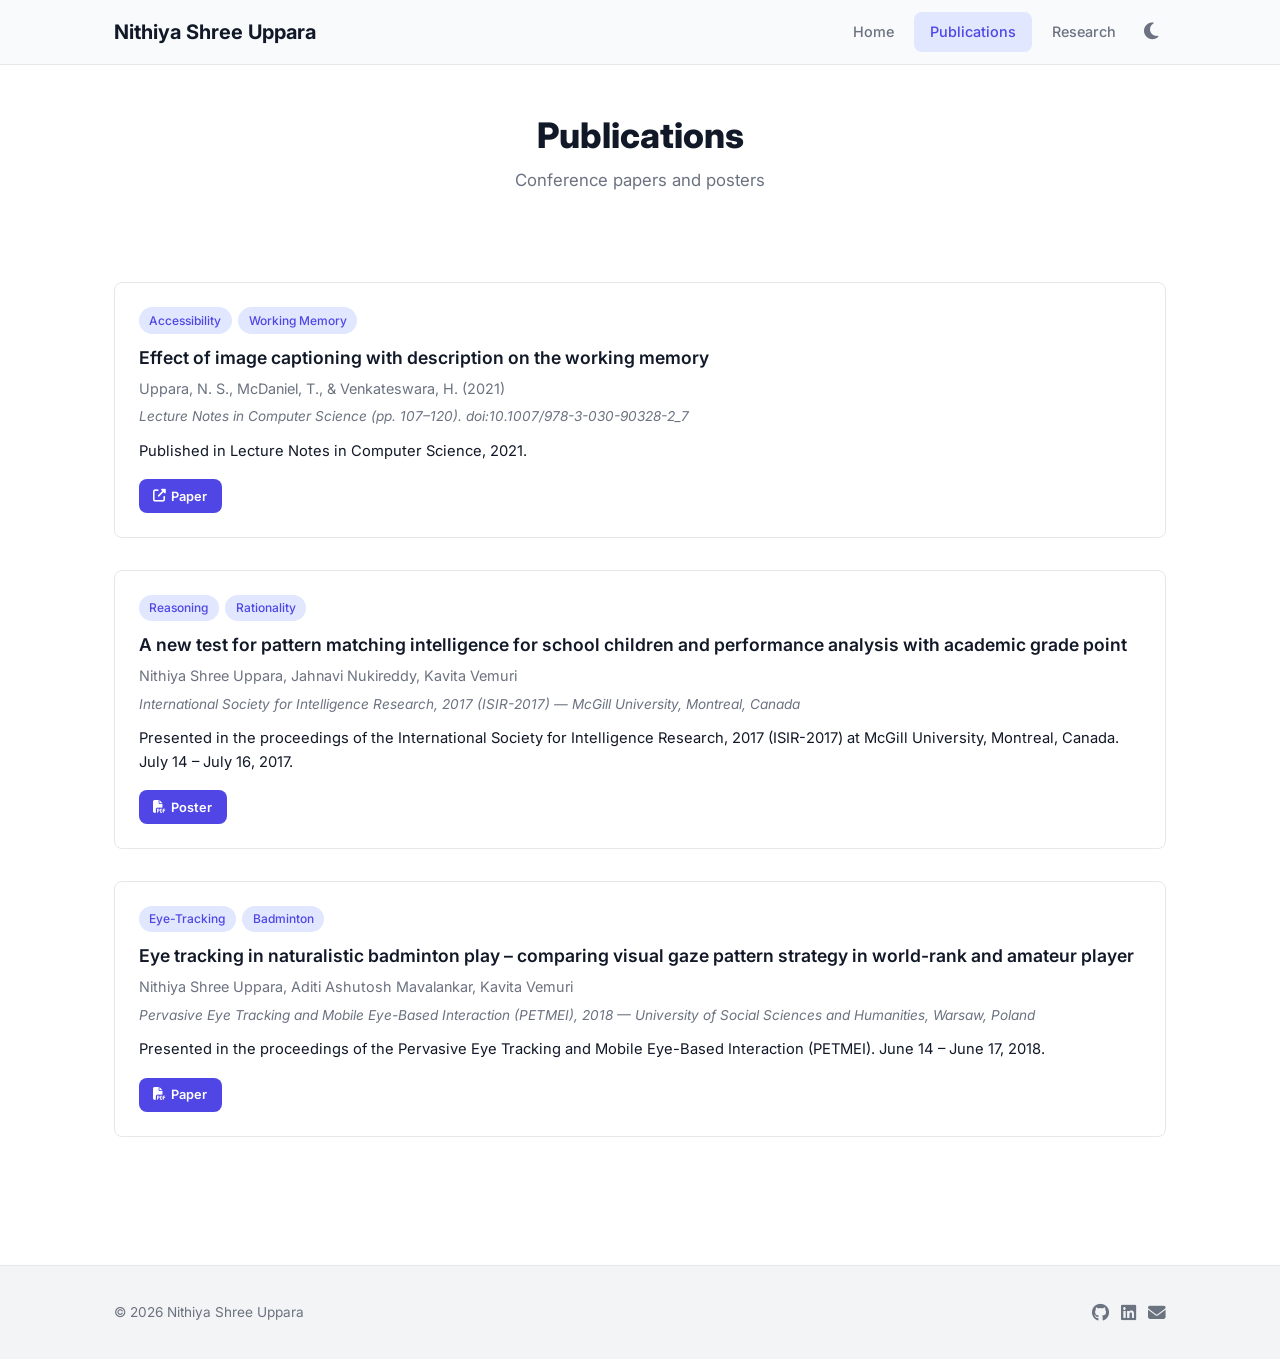
==== publications.html @ 1c6aea5b "Updating the personal website on a new template." ====
<!DOCTYPE html>
<html lang="en">
<head>
    <meta charset="UTF-8">
    <meta name="viewport" content="width=device-width, initial-scale=1.0">
    <meta name="description" content="Publications - Nithiya Shree Uppara">
    <meta name="author" content="Nithiya Shree Uppara">
    <title>Publications | Nithiya Shree Uppara</title>
    <link rel="icon" href="assets/images/Nithiya.jpg" type="image/x-icon">
    <link rel="preconnect" href="https://fonts.googleapis.com">
    <link rel="preconnect" href="https://fonts.gstatic.com" crossorigin>
    <link href="https://fonts.googleapis.com/css2?family=Inter:wght@300;400;500;600;700;800&display=swap" rel="stylesheet">
    <link rel="stylesheet" href="https://cdnjs.cloudflare.com/ajax/libs/font-awesome/6.4.0/css/all.min.css">
    <link rel="stylesheet" href="assets/css/styles.css">
</head>
<body>

    <!-- Navbar -->
    <nav class="navbar">
        <div class="container">
            <a href="index.html" class="nav-brand">Nithiya Shree Uppara</a>
            <button class="nav-toggle" aria-label="Toggle menu">
                <i class="fas fa-bars"></i>
            </button>
            <ul class="nav-links">
                <li><a href="index.html">Home</a></li>
                <li><a href="publications.html" class="active">Publications</a></li>
                <li><a href="research.html">Research</a></li>
                <li>
                    <button class="theme-toggle" aria-label="Toggle dark mode">
                        <i class="fas fa-moon"></i>
                    </button>
                </li>
            </ul>
        </div>
    </nav>

    <!-- Page Header -->
    <section class="page-header">
        <div class="container">
            <h1>Publications</h1>
            <p>Conference papers and posters</p>
        </div>
    </section>

    <!-- Publications List -->
    <section>
        <div class="container">
            <div class="pub-list">

                <div class="pub-card">
                    <div class="pub-tags">
                        <span>Accessibility</span>
                        <span>Working Memory</span>
                    </div>
                    <div class="pub-title">Effect of image captioning with description on the working memory</div>
                    <div class="pub-authors">Uppara, N. S., McDaniel, T., &amp; Venkateswara, H. (2021)</div>
                    <div class="pub-venue">Lecture Notes in Computer Science (pp. 107&ndash;120). doi:10.1007/978-3-030-90328-2_7</div>
                    <div class="pub-abstract">
                        Published in Lecture Notes in Computer Science, 2021.
                    </div>
                    <div class="pub-links">
                        <a href="https://doi.org/10.1007/978-3-030-90328-2_7" target="_blank" rel="noopener noreferrer" class="pub-link-btn">
                            <i class="fas fa-external-link-alt"></i> Paper
                        </a>
                    </div>
                </div>

                <div class="pub-card">
                    <div class="pub-tags">
                        <span>Reasoning</span>
                        <span>Rationality</span>
                    </div>
                    <div class="pub-title">A new test for pattern matching intelligence for school children and performance analysis with academic grade point</div>
                    <div class="pub-authors">Nithiya Shree Uppara, Jahnavi Nukireddy, Kavita Vemuri</div>
                    <div class="pub-venue">International Society for Intelligence Research, 2017 (ISIR-2017) &mdash; McGill University, Montreal, Canada</div>
                    <div class="pub-abstract">
                        Presented in the proceedings of the International Society for Intelligence Research, 2017 (ISIR-2017) at McGill University, Montreal, Canada. July 14 &ndash; July 16, 2017.
                    </div>
                    <div class="pub-links">
                        <a href="assets/pdf/ISIR-2017.pdf" target="_blank" rel="noopener noreferrer" class="pub-link-btn">
                            <i class="fas fa-file-pdf"></i> Poster
                        </a>
                    </div>
                </div>

                <div class="pub-card">
                    <div class="pub-tags">
                        <span>Eye-Tracking</span>
                        <span>Badminton</span>
                    </div>
                    <div class="pub-title">Eye tracking in naturalistic badminton play &ndash; comparing visual gaze pattern strategy in world-rank and amateur player</div>
                    <div class="pub-authors">Nithiya Shree Uppara, Aditi Ashutosh Mavalankar, Kavita Vemuri</div>
                    <div class="pub-venue">Pervasive Eye Tracking and Mobile Eye-Based Interaction (PETMEI), 2018 &mdash; University of Social Sciences and Humanities, Warsaw, Poland</div>
                    <div class="pub-abstract">
                        Presented in the proceedings of the Pervasive Eye Tracking and Mobile Eye-Based Interaction (PETMEI). June 14 &ndash; June 17, 2018.
                    </div>
                    <div class="pub-links">
                        <a href="assets/pdf/PETMEI-Paper.pdf" target="_blank" rel="noopener noreferrer" class="pub-link-btn">
                            <i class="fas fa-file-pdf"></i> Paper
                        </a>
                    </div>
                </div>

            </div>
        </div>
    </section>

    <!-- Footer -->
    <footer class="footer">
        <div class="container">
            <p>&copy; 2026 Nithiya Shree Uppara</p>
            <div class="footer-social">
                <a href="https://github.com/unithiyashree" target="_blank" rel="noopener noreferrer" aria-label="GitHub"><i class="fab fa-github"></i></a>
                <a href="https://www.linkedin.com/in/unithiyashree/" target="_blank" rel="noopener noreferrer" aria-label="LinkedIn"><i class="fab fa-linkedin"></i></a>
                <a href="mailto:unithiya1994@gmail.com" aria-label="Email"><i class="fas fa-envelope"></i></a>
            </div>
        </div>
    </footer>

    <button id="backToTop" class="back-to-top" aria-label="Back to top">
        <i class="fas fa-arrow-up"></i>
    </button>

    <script src="assets/js/scripts.js"></script>
</body>
</html>
---- assets/css/styles.css ----
/* ========== CSS VARIABLES ========== */
:root {
    --color-bg: #ffffff;
    --color-fg: #111827;
    --color-primary: #4f46e5;
    --color-primary-light: #e0e7ff;
    --color-secondary: #6366f1;
    --color-muted: #6b7280;
    --color-border: #e5e7eb;
    --color-card-bg: #ffffff;
    --color-header-bg: #f8fafc;
    --color-footer-bg: #f3f4f6;
    --color-section-alt: #f9fafb;
    --font-sans: 'Inter', -apple-system, BlinkMacSystemFont, 'Segoe UI', Roboto, sans-serif;
    --max-width: 1100px;
    --radius: 0.5rem;
    --spacing-section: 4rem;
}

.dark {
    --color-bg: #111827;
    --color-fg: #f9fafb;
    --color-primary: #818cf8;
    --color-primary-light: #1e1b4b;
    --color-secondary: #a5b4fc;
    --color-muted: #9ca3af;
    --color-border: #374151;
    --color-card-bg: #1f2937;
    --color-header-bg: #1f2937;
    --color-footer-bg: #1f2937;
    --color-section-alt: #1a202c;
}

/* ========== RESET & BASE ========== */
*, *::before, *::after {
    margin: 0;
    padding: 0;
    box-sizing: border-box;
}

html {
    scroll-behavior: smooth;
}

body {
    font-family: var(--font-sans);
    font-size: 1rem;
    line-height: 1.65;
    color: var(--color-fg);
    background-color: var(--color-bg);
    transition: background-color 0.3s, color 0.3s;
}

a {
    color: var(--color-primary);
    text-decoration: none;
    transition: color 0.2s;
}

a:hover {
    color: var(--color-secondary);
    text-decoration: underline;
}

img {
    max-width: 100%;
    height: auto;
}

/* ========== TYPOGRAPHY ========== */
h1, h2, h3, h4 {
    font-weight: 700;
    line-height: 1.3;
    color: var(--color-fg);
}

h1 { font-size: 2.4rem; margin-bottom: 0.5rem; }
h2 { font-size: 1.6rem; margin-bottom: 1.2rem; }
h3 { font-size: 1.2rem; margin-bottom: 0.5rem; }

p {
    margin-bottom: 1rem;
    color: var(--color-fg);
}

/* ========== LAYOUT ========== */
.container {
    max-width: var(--max-width);
    margin: 0 auto;
    padding: 0 1.5rem;
}

section {
    padding: var(--spacing-section) 0;
}

.section-alt {
    background-color: var(--color-section-alt);
}

/* ========== NAVBAR ========== */
.navbar {
    position: sticky;
    top: 0;
    z-index: 1000;
    background-color: var(--color-header-bg);
    border-bottom: 1px solid var(--color-border);
    transition: background-color 0.3s;
}

.navbar .container {
    display: flex;
    align-items: center;
    justify-content: space-between;
    height: 64px;
}

.nav-brand {
    font-size: 1.25rem;
    font-weight: 700;
    color: var(--color-fg);
    text-decoration: none;
}

.nav-brand:hover {
    text-decoration: none;
    color: var(--color-primary);
}

.nav-links {
    display: flex;
    align-items: center;
    gap: 0.25rem;
    list-style: none;
}

.nav-links a {
    display: block;
    padding: 0.5rem 1rem;
    color: var(--color-muted);
    font-size: 0.9rem;
    font-weight: 500;
    text-decoration: none;
    border-radius: var(--radius);
    transition: color 0.2s, background-color 0.2s;
}

.nav-links a:hover,
.nav-links a.active {
    color: var(--color-primary);
    background-color: var(--color-primary-light);
    text-decoration: none;
}

.nav-toggle {
    display: none;
    background: none;
    border: none;
    font-size: 1.5rem;
    color: var(--color-fg);
    cursor: pointer;
}

.theme-toggle {
    background: none;
    border: none;
    font-size: 1.2rem;
    cursor: pointer;
    color: var(--color-muted);
    padding: 0.5rem;
    border-radius: var(--radius);
    transition: color 0.2s, background-color 0.2s;
    display: flex;
    align-items: center;
}

.theme-toggle:hover {
    color: var(--color-primary);
    background-color: var(--color-primary-light);
}

/* ========== HERO / BIO ========== */
.hero {
    padding: 3rem 0 2rem;
}

.hero-grid {
    display: grid;
    grid-template-columns: 280px 1fr;
    gap: 3rem;
    align-items: start;
}

.hero-photo-col {
    text-align: center;
}

.hero-photo {
    width: 260px;
    height: 260px;
    border-radius: 50%;
    object-fit: cover;
    border: 4px solid var(--color-border);
}

.hero-name {
    font-size: 2.4rem;
    font-weight: 800;
    margin-bottom: 0.3rem;
}

.hero-role {
    font-size: 1.15rem;
    color: var(--color-muted);
    margin-bottom: 0.3rem;
}

.hero-org {
    font-size: 1rem;
    color: var(--color-muted);
    margin-bottom: 1rem;
}

.hero-org a {
    color: var(--color-primary);
}

.hero-social {
    display: flex;
    gap: 0.75rem;
    margin-bottom: 1.5rem;
}

.hero-social a {
    display: flex;
    align-items: center;
    justify-content: center;
    width: 40px;
    height: 40px;
    border-radius: 50%;
    color: var(--color-muted);
    background-color: var(--color-section-alt);
    font-size: 1.1rem;
    transition: all 0.2s;
    text-decoration: none;
}

.hero-social a:hover {
    color: #fff;
    background-color: var(--color-primary);
    text-decoration: none;
}

.hero-bio {
    font-size: 1.05rem;
    line-height: 1.75;
    margin-bottom: 1.5rem;
}

.btn {
    display: inline-flex;
    align-items: center;
    gap: 0.4rem;
    padding: 0.6rem 1.25rem;
    font-size: 0.9rem;
    font-weight: 600;
    border-radius: var(--radius);
    text-decoration: none;
    transition: all 0.2s;
}

.btn-primary {
    background-color: var(--color-primary);
    color: #fff;
}

.btn-primary:hover {
    opacity: 0.9;
    color: #fff;
    text-decoration: none;
}

/* ========== INTERESTS & EDUCATION (below hero) ========== */
.bio-details {
    display: grid;
    grid-template-columns: 1fr 1fr;
    gap: 3rem;
    margin-top: 2rem;
    padding-top: 2rem;
    border-top: 1px solid var(--color-border);
}

.bio-details h2 {
    font-size: 1.15rem;
    text-transform: uppercase;
    letter-spacing: 0.05em;
    color: var(--color-muted);
    margin-bottom: 1rem;
}

.interests-list {
    list-style: none;
    display: flex;
    flex-wrap: wrap;
    gap: 0.5rem;
}

.interests-list li {
    padding: 0.35rem 0.9rem;
    background-color: var(--color-primary-light);
    color: var(--color-primary);
    border-radius: 2rem;
    font-size: 0.85rem;
    font-weight: 500;
}

.education-list {
    list-style: none;
}

.education-item {
    display: flex;
    gap: 1rem;
    margin-bottom: 1rem;
    align-items: flex-start;
}

.education-icon {
    font-size: 1.2rem;
    color: var(--color-primary);
    margin-top: 0.15rem;
    flex-shrink: 0;
}

.education-item h3 {
    font-size: 0.95rem;
    font-weight: 600;
    margin-bottom: 0.1rem;
}

.education-item p {
    font-size: 0.85rem;
    color: var(--color-muted);
    margin-bottom: 0;
}

/* ========== EXPERIENCE SECTION ========== */
.experience-item {
    display: flex;
    gap: 1.5rem;
    margin-bottom: 2rem;
    align-items: flex-start;
}

.experience-dot {
    width: 12px;
    height: 12px;
    border-radius: 50%;
    background-color: var(--color-primary);
    flex-shrink: 0;
    margin-top: 0.4rem;
}

.experience-content h3 {
    font-size: 1.1rem;
    font-weight: 600;
    margin-bottom: 0.15rem;
}

.experience-content .institute {
    font-size: 0.95rem;
    color: var(--color-primary);
    font-weight: 500;
    margin-bottom: 0.15rem;
}

.experience-content .date {
    font-size: 0.85rem;
    color: var(--color-muted);
    margin-bottom: 0.5rem;
}

.experience-content p {
    font-size: 0.95rem;
    color: var(--color-fg);
    line-height: 1.6;
}

/* ========== PUBLICATION CARDS ========== */
.pub-list {
    display: flex;
    flex-direction: column;
    gap: 2rem;
}

.pub-card {
    padding: 1.5rem;
    background: var(--color-card-bg);
    border: 1px solid var(--color-border);
    border-radius: var(--radius);
    transition: box-shadow 0.2s, transform 0.2s;
}

.pub-card:hover {
    box-shadow: 0 4px 16px rgba(0, 0, 0, 0.08);
    transform: translateY(-2px);
}

.pub-card .pub-title {
    font-size: 1.1rem;
    font-weight: 600;
    color: var(--color-fg);
    margin-bottom: 0.4rem;
    line-height: 1.4;
}

.pub-card .pub-authors {
    font-size: 0.9rem;
    color: var(--color-muted);
    margin-bottom: 0.3rem;
}

.pub-card .pub-venue {
    font-size: 0.85rem;
    color: var(--color-muted);
    font-style: italic;
    margin-bottom: 0.75rem;
}

.pub-card .pub-abstract {
    font-size: 0.92rem;
    line-height: 1.6;
    color: var(--color-fg);
    margin-bottom: 1rem;
}

.pub-card .pub-tags {
    display: flex;
    flex-wrap: wrap;
    gap: 0.4rem;
    margin-bottom: 0.75rem;
}

.pub-card .pub-tags span {
    padding: 0.2rem 0.65rem;
    background-color: var(--color-primary-light);
    color: var(--color-primary);
    border-radius: 2rem;
    font-size: 0.75rem;
    font-weight: 500;
}

.pub-links {
    display: flex;
    flex-wrap: wrap;
    gap: 0.5rem;
}

.pub-link-btn {
    display: inline-flex;
    align-items: center;
    gap: 0.3rem;
    padding: 0.4rem 0.9rem;
    font-size: 0.8rem;
    font-weight: 600;
    border-radius: var(--radius);
    text-decoration: none;
    transition: all 0.2s;
    background-color: var(--color-primary);
    color: #fff;
}

.pub-link-btn:hover {
    opacity: 0.9;
    color: #fff;
    text-decoration: none;
}

.pub-link-btn.outline {
    background-color: transparent;
    color: var(--color-primary);
    border: 1px solid var(--color-primary);
}

.pub-link-btn.outline:hover {
    background-color: var(--color-primary);
    color: #fff;
}

/* ========== RESEARCH TIMELINE ========== */
.research-card {
    padding: 1.5rem;
    background: var(--color-card-bg);
    border: 1px solid var(--color-border);
    border-radius: var(--radius);
    margin-bottom: 1.5rem;
    transition: box-shadow 0.2s;
}

.research-card:hover {
    box-shadow: 0 4px 16px rgba(0, 0, 0, 0.08);
}

.research-card .date {
    font-size: 0.8rem;
    color: var(--color-muted);
    font-weight: 500;
    margin-bottom: 0.4rem;
}

.research-card h3 {
    font-size: 1.1rem;
    margin-bottom: 0.3rem;
}

.research-card .subtitle {
    font-size: 0.9rem;
    color: var(--color-primary);
    font-weight: 500;
    margin-bottom: 0.6rem;
}

.research-card p {
    font-size: 0.92rem;
    line-height: 1.6;
}

/* ========== PAGE HEADER ========== */
.page-header {
    padding: 3rem 0 1.5rem;
    text-align: center;
}

.page-header h1 {
    font-size: 2.2rem;
    font-weight: 800;
}

.page-header p {
    color: var(--color-muted);
    font-size: 1.05rem;
    max-width: 600px;
    margin: 0.5rem auto 0;
}

/* ========== FOOTER ========== */
.footer {
    background-color: var(--color-footer-bg);
    border-top: 1px solid var(--color-border);
    padding: 2rem 0;
    margin-top: var(--spacing-section);
    transition: background-color 0.3s;
}

.footer .container {
    display: flex;
    justify-content: space-between;
    align-items: center;
    flex-wrap: wrap;
    gap: 1rem;
}

.footer p {
    font-size: 0.85rem;
    color: var(--color-muted);
    margin: 0;
}

.footer-social {
    display: flex;
    gap: 0.75rem;
}

.footer-social a {
    color: var(--color-muted);
    font-size: 1.1rem;
    transition: color 0.2s;
    text-decoration: none;
}

.footer-social a:hover {
    color: var(--color-primary);
    text-decoration: none;
}

/* ========== BACK TO TOP ========== */
.back-to-top {
    position: fixed;
    bottom: 2rem;
    right: 2rem;
    width: 44px;
    height: 44px;
    background: var(--color-primary);
    color: #fff;
    border: none;
    border-radius: 50%;
    cursor: pointer;
    display: flex;
    align-items: center;
    justify-content: center;
    font-size: 1.1rem;
    box-shadow: 0 2px 10px rgba(0, 0, 0, 0.15);
    opacity: 0;
    visibility: hidden;
    transform: translateY(10px);
    transition: all 0.3s;
    z-index: 999;
}

.back-to-top.visible {
    opacity: 1;
    visibility: visible;
    transform: translateY(0);
}

.back-to-top:hover {
    background: var(--color-secondary);
}

/* ========== RESPONSIVE ========== */
@media (max-width: 768px) {
    .hero-grid {
        grid-template-columns: 1fr;
        text-align: center;
    }

    .hero-photo-col {
        order: -1;
    }

    .hero-social {
        justify-content: center;
    }

    .bio-details {
        grid-template-columns: 1fr;
        gap: 2rem;
    }

    .nav-links {
        display: none;
        flex-direction: column;
        position: absolute;
        top: 64px;
        left: 0;
        right: 0;
        background: var(--color-header-bg);
        border-bottom: 1px solid var(--color-border);
        padding: 1rem;
    }

    .nav-links.open {
        display: flex;
    }

    .nav-toggle {
        display: block;
    }

    .footer .container {
        flex-direction: column;
        text-align: center;
    }
}

@media (max-width: 480px) {
    h1 { font-size: 1.8rem; }
    .hero-name { font-size: 2rem; }
    section { padding: 2.5rem 0; }
}
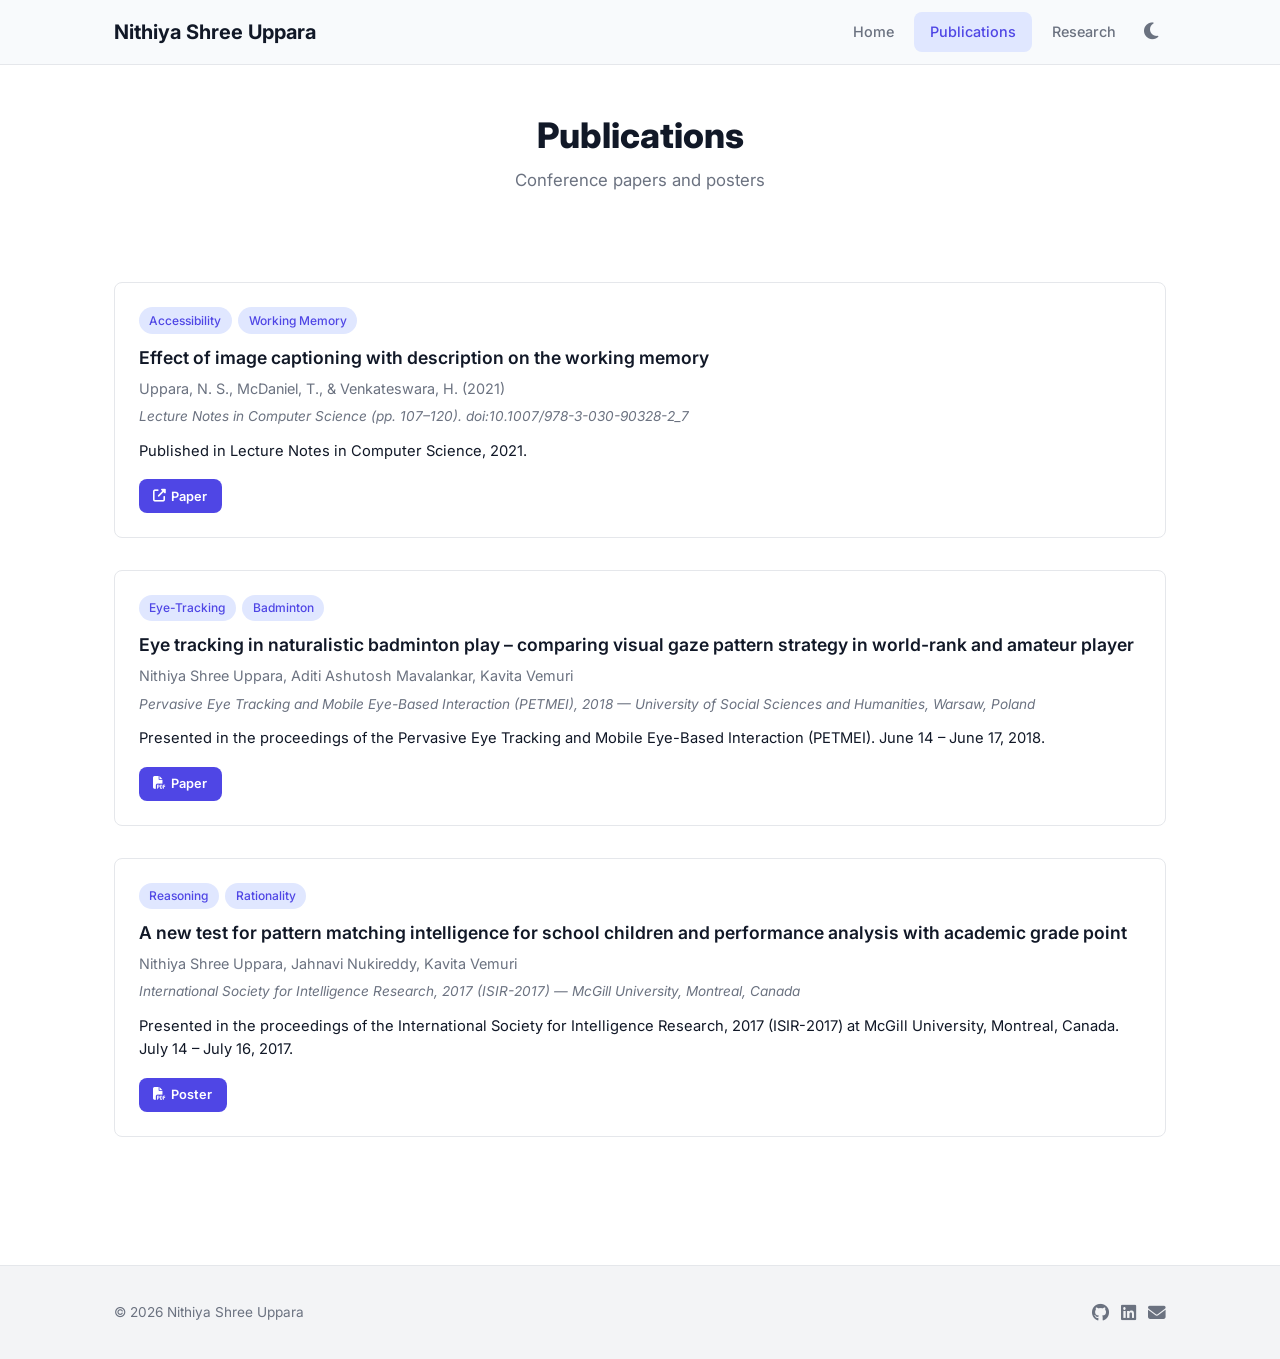
==== commit 60085ffe: "Updated the research projects." ====
--- a/publications.html
+++ b/publications.html
@@ -68,6 +68,24 @@
 
                 <div class="pub-card">
                     <div class="pub-tags">
+                        <span>Eye-Tracking</span>
+                        <span>Badminton</span>
+                    </div>
+                    <div class="pub-title">Eye tracking in naturalistic badminton play &ndash; comparing visual gaze pattern strategy in world-rank and amateur player</div>
+                    <div class="pub-authors">Nithiya Shree Uppara, Aditi Ashutosh Mavalankar, Kavita Vemuri</div>
+                    <div class="pub-venue">Pervasive Eye Tracking and Mobile Eye-Based Interaction (PETMEI), 2018 &mdash; University of Social Sciences and Humanities, Warsaw, Poland</div>
+                    <div class="pub-abstract">
+                        Presented in the proceedings of the Pervasive Eye Tracking and Mobile Eye-Based Interaction (PETMEI). June 14 &ndash; June 17, 2018.
+                    </div>
+                    <div class="pub-links">
+                        <a href="assets/pdf/PETMEI-Paper.pdf" target="_blank" rel="noopener noreferrer" class="pub-link-btn">
+                            <i class="fas fa-file-pdf"></i> Paper
+                        </a>
+                    </div>
+                </div>
+
+                <div class="pub-card">
+                    <div class="pub-tags">
                         <span>Reasoning</span>
                         <span>Rationality</span>
                     </div>
@@ -80,24 +98,6 @@
                     <div class="pub-links">
                         <a href="assets/pdf/ISIR-2017.pdf" target="_blank" rel="noopener noreferrer" class="pub-link-btn">
                             <i class="fas fa-file-pdf"></i> Poster
-                        </a>
-                    </div>
-                </div>
-
-                <div class="pub-card">
-                    <div class="pub-tags">
-                        <span>Eye-Tracking</span>
-                        <span>Badminton</span>
-                    </div>
-                    <div class="pub-title">Eye tracking in naturalistic badminton play &ndash; comparing visual gaze pattern strategy in world-rank and amateur player</div>
-                    <div class="pub-authors">Nithiya Shree Uppara, Aditi Ashutosh Mavalankar, Kavita Vemuri</div>
-                    <div class="pub-venue">Pervasive Eye Tracking and Mobile Eye-Based Interaction (PETMEI), 2018 &mdash; University of Social Sciences and Humanities, Warsaw, Poland</div>
-                    <div class="pub-abstract">
-                        Presented in the proceedings of the Pervasive Eye Tracking and Mobile Eye-Based Interaction (PETMEI). June 14 &ndash; June 17, 2018.
-                    </div>
-                    <div class="pub-links">
-                        <a href="assets/pdf/PETMEI-Paper.pdf" target="_blank" rel="noopener noreferrer" class="pub-link-btn">
-                            <i class="fas fa-file-pdf"></i> Paper
                         </a>
                     </div>
                 </div>
